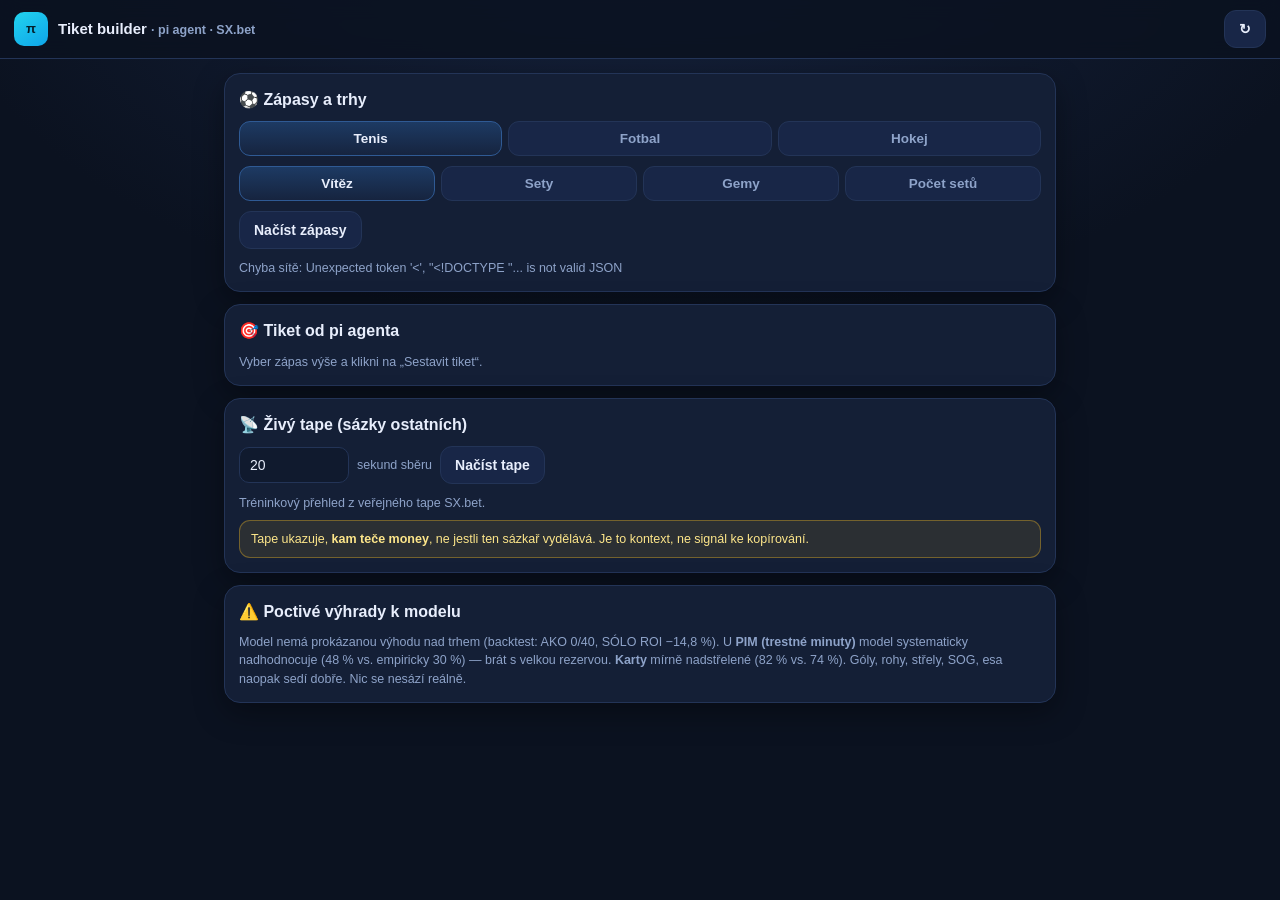
==== web/index.html @ 340289c1 "2026-10-05 19:01:23 git-agent" ====
<!doctype html>
<html lang="cs">
<head>
<meta charset="utf-8">
<meta name="viewport" content="width=device-width, initial-scale=1, viewport-fit=cover">
<meta name="theme-color" content="#0b1220">
<title>Tiket builder — pi agent</title>
<style>
:root{
  --bg:#0b1220; --bg2:#101a2e; --card:#141f36; --card2:#182647;
  --line:#233457; --fg:#e8eefc; --dim:#8ea3c9; --dim2:#5f7398;
  --cy:#22d3ee; --gr:#34d399; --rd:#fb7185; --yl:#fbbf24; --vi:#a78bfa;
  --shadow:0 10px 30px rgba(0,0,0,.35); --r:16px;
}
*{box-sizing:border-box}
html,body{height:100%}
body{
  margin:0; background:radial-gradient(1200px 700px at 50% -10%, #16233f 0%, var(--bg) 60%);
  color:var(--fg); font:15px/1.45 -apple-system,BlinkMacSystemFont,"Segoe UI",Roboto,Arial,sans-serif;
  -webkit-font-smoothing:antialiased; padding-bottom:70px;
}
.topbar{position:sticky;top:0;z-index:20;display:flex;align-items:center;gap:10px;
  padding:10px 14px;background:rgba(11,18,32,.85);backdrop-filter:blur(10px);border-bottom:1px solid var(--line)}
.logo{display:grid;place-items:center;width:34px;height:34px;border-radius:10px;
  background:linear-gradient(145deg,var(--cy),#0ea5e9);color:#04202b;font-weight:800;font-size:13px;flex:none}
.title{font-weight:700;flex:1;white-space:nowrap;overflow:hidden;text-overflow:ellipsis}
.wrap{padding:14px;max-width:860px;margin:0 auto}
.card{background:var(--card);border:1px solid var(--line);border-radius:var(--r);padding:14px;margin-bottom:12px;box-shadow:var(--shadow)}
h2{font-size:16px;margin:0 0 10px;display:flex;align-items:center;gap:8px}
.seg{display:flex;gap:6px;flex-wrap:wrap;margin-bottom:10px}
.seg button{flex:1;min-width:88px;padding:9px 10px;border-radius:11px;border:1px solid var(--line);
  background:var(--card2);color:var(--dim);font-size:13.5px;font-weight:600;cursor:pointer}
.seg button.on{background:linear-gradient(180deg,#1d3a63,#16243f);color:var(--fg);border-color:#2f5a94}
.row{display:flex;gap:8px;align-items:center}
select,input{background:var(--bg2);border:1px solid var(--line);color:var(--fg);border-radius:10px;padding:9px 10px;font-size:14px;width:100%}
.btn{appearance:none;border:1px solid var(--line);background:var(--card2);color:var(--fg);
  padding:10px 14px;border-radius:12px;font-size:14px;font-weight:600;cursor:pointer;white-space:nowrap}
.btn:active{transform:scale(.98)}
.btn.primary{background:linear-gradient(145deg,var(--cy),#0ea5e9);color:#04202b;border-color:transparent}
.btn.gr{background:linear-gradient(145deg,var(--gr),#059669);color:#04241a;border-color:transparent}
.btn:disabled{opacity:.5;cursor:default}
.match{border:1px solid var(--line);border-radius:14px;padding:12px;margin-bottom:10px;background:linear-gradient(180deg,var(--card2),var(--card))}
.mhead{display:flex;justify-content:space-between;gap:8px;align-items:center;margin-bottom:8px}
.liga{font-size:12px;color:var(--dim);text-transform:uppercase;letter-spacing:.5px;font-weight:700}
.time{font-size:12px;color:var(--dim2);font-variant-numeric:tabular-nums}
.sides{display:grid;grid-template-columns:1fr 1fr;gap:8px}
.side{background:var(--bg2);border:1px solid var(--line);border-radius:11px;padding:10px}
.side .nm{font-weight:700;font-size:14.5px;margin-bottom:6px}
.side .odds{font-size:20px;font-weight:800;color:var(--cy);font-variant-numeric:tabular-nums}
.side .pr{font-size:12.5px;color:var(--dim)}
.side .liq{font-size:11px;color:var(--dim2);margin-top:4px}
.liqbar{height:5px;border-radius:3px;background:var(--line);overflow:hidden;margin-top:8px}
.liqbar span{display:block;height:100%;background:linear-gradient(90deg,var(--gr),var(--cy))}
.mfoot{display:flex;gap:8px;margin-top:10px;align-items:center}
.mfoot .btn{flex:1}
.live{font-size:10.5px;font-weight:800;color:#04241a;background:var(--gr);padding:2px 7px;border-radius:6px}
pre.out{background:#08101f;border:1px solid var(--line);border-radius:12px;padding:12px;
  font:12.5px/1.5 ui-monospace,SFMono-Regular,Menlo,Consolas,monospace;white-space:pre-wrap;word-break:break-word;
  max-height:60vh;overflow:auto;margin:0;color:#cfe0ff}
.spin{display:inline-block;width:14px;height:14px;border:2px solid rgba(255,255,255,.25);
  border-top-color:var(--cy);border-radius:50%;animation:sp .7s linear infinite;vertical-align:-2px}
@keyframes sp{to{transform:rotate(360deg)}}
.dim{color:var(--dim)}.small{font-size:12.5px}.mono{font-variant-numeric:tabular-nums;font-family:ui-monospace,Menlo,Consolas,monospace}
.tag{display:inline-block;font-size:11px;padding:2px 8px;border-radius:99px;border:1px solid var(--line);color:var(--dim);margin-right:5px}
.warn{background:rgba(251,191,36,.1);border:1px solid rgba(251,191,36,.35);color:#fde68a;border-radius:11px;padding:9px 11px;font-size:12.5px;margin-top:8px}
.note{font-size:12px;color:var(--dim2);margin-top:8px}
</style>
</head>
<body>
<div class="topbar">
  <div class="logo">π</div>
  <div class="title">Tiket builder <span class="dim small">· pi agent · SX.bet</span></div>
  <button class="btn" id="reload">↻</button>
</div>

<div class="wrap">
  <div class="card">
    <h2>⚽ Zápasy a trhy</h2>
    <div class="seg" id="sportSeg"></div>
    <div class="seg" id="marketSeg"></div>
    <div class="row" style="margin-bottom:10px">
      <button class="btn" id="loadMatches">Načíst zápasy</button>
      <span class="dim small" id="matchesInfo"></span>
    </div>
    <div id="matches"><div class="dim small">Klikni na „Načíst zápasy“.</div></div>
  </div>

  <div class="card">
    <h2>🎯 Tiket od pi agenta</h2>
    <div id="ticketBox"><div class="dim small">Vyber zápas výše a klikni na „Sestavit tiket“.</div></div>
  </div>

  <div class="card">
    <h2>📡 Živý tape (sázky ostatních)</h2>
    <div class="row" style="margin-bottom:10px">
      <input id="tapeSec" type="number" value="20" min="5" max="120" style="max-width:110px">
      <span class="dim small">sekund sběru</span>
      <button class="btn" id="loadTape">Načíst tape</button>
    </div>
    <div id="tapeBox"><div class="dim small">Tréninkový přehled z veřejného tape SX.bet.</div></div>
    <div class="warn">Tape ukazuje, <b>kam teče money</b>, ne jestli ten sázkař vydělává. Je to kontext, ne signál ke kopírování.</div>
  </div>

  <div class="card">
    <h2>⚠️ Poctivé výhrady k modelu</h2>
    <div class="small dim">
      Model nemá prokázanou výhodu nad trhem (backtest: AKO 0/40, SÓLO ROI −14,8 %).
      U <b>PIM (trestné minuty)</b> model systematicky nadhodnocuje (48 % vs. empiricky 30 %) —
      brát s velkou rezervou. <b>Karty</b> mírně nadstřelené (82 % vs. 74 %).
      Góly, rohy, střely, SOG, esa naopak sedí dobře. Nic se nesází reálně.
    </div>
  </div>
</div>

<script>
const SPORTS = {tenis:'Tenis', fotbal:'Fotbal', hokej:'Hokej'};
const MARKETS = {
  tenis:  {vitez:'Vítěz', set:'Sety', gemy:'Gemy', sety:'Počet setů'},
  fotbal: {vitez:'Vítěz', '1x2':'1X2', goly:'Góly', handicap:'Handicap', polocas:'Poločas'},
  hokej:  {vitez:'Vítěz', goly:'Góly', handicap:'Handicap', tretiny:'Třetiny'},
};
let sport = 'tenis', market = 'vitez';

const $ = s => document.querySelector(s);
const el = (t,c,x) => { const e=document.createElement(t); if(c)e.className=c; if(x!==undefined)e.textContent=x; return e; };
const pct = x => (x==null) ? '—' : (x*100).toFixed(1)+' %';
const num = (x,d=2) => (x==null) ? '—' : Number(x).toFixed(d);
function tsToLocal(ts){
  if(!ts) return '';
  try{ return new Date(ts*1000).toLocaleString('cs-CZ',{day:'numeric',month:'numeric',hour:'2-digit',minute:'2-digit'}); }
  catch(e){ return ''; }
}

function renderSegs(){
  const ss=$('#sportSeg'); ss.innerHTML='';
  for(const [k,v] of Object.entries(SPORTS)){
    const b=el('button', k===sport?'on':'', v);
    b.onclick=()=>{ sport=k; market=Object.keys(MARKETS[k])[0]; renderSegs(); };
    ss.appendChild(b);
  }
  const ms=$('#marketSeg'); ms.innerHTML='';
  for(const [k,v] of Object.entries(MARKETS[sport])){
    const b=el('button', k===market?'on':'', v);
    b.onclick=()=>{ market=k; renderSegs(); };
    ms.appendChild(b);
  }
}

async function loadMatches(){
  const box=$('#matches'); const info=$('#matchesInfo');
  box.innerHTML='<div class="dim small"><span class="spin"></span> Načítám trhy ze SX.bet…</div>';
  info.textContent='';
  try{
    const r=await fetch(`/api/sx/markets?sport=${sport}&market=${market}&limit=25`);
    const d=await r.json();
    if(!d.ok){ box.innerHTML=''; box.appendChild(el('div','dim small','Chyba: '+(d.error||'?'))); return; }
    info.textContent = `${d.pocet} trhů · ${d.skupina}`;
    box.innerHTML='';
    if(!d.trhy.length){ box.appendChild(el('div','dim small','Žádné trhy v této skupině.')); return; }
    for(const m of d.trhy) box.appendChild(matchCard(m));
  }catch(e){ box.innerHTML=''; box.appendChild(el('div','dim small','Chyba sítě: '+e.message)); }
}

function matchCard(m){
  const c=el('div','match');
  const head=el('div','mhead');
  head.appendChild(el('div','liga', m.liga||'—'));
  const right=el('div','row');
  right.style.gap='6px';
  if(m.live) right.appendChild(el('span','live','LIVE'));
  right.appendChild(el('span','time', tsToLocal(m.zacatek)));
  head.appendChild(right);
  c.appendChild(head);

  const sides=el('div','sides');
  sides.appendChild(sideBox(m.strana1, m.kurz1, m.p1, m.likvidita1, m.line));
  sides.appendChild(sideBox(m.strana2, m.kurz2, m.p2, m.likvidita2, m.line));
  c.appendChild(sides);

  const l1=m.likvidita1||0, l2=m.likvidita2||0, tot=l1+l2;
  if(tot>0){
    const bar=el('div','liqbar'); const sp=el('span'); sp.style.width=Math.round(100*l1/tot)+'%'; bar.appendChild(sp);
    c.appendChild(bar);
    c.appendChild(el('div','note', `Likvidita booku: ${num(l1,0)} / ${num(l2,0)} USDC → ${Math.round(100*l1/tot)} % na ${m.strana1||'stranu 1'}`));
  }

  const foot=el('div','mfoot');
  const b=el('button','btn gr','🎯 Sestavit tiket');
  b.onclick=()=>buildTicket(m, b);
  foot.appendChild(b);
  c.appendChild(foot);
  return c;
}

function sideBox(name, odds, p, liq, line){
  const s=el('div','side');
  const nm=el('div','nm', (name||'—') + (line!=null && line!=='' ? ` (${line>0?'+':''}${line})` : ''));
  s.appendChild(nm);
  s.appendChild(el('div','odds mono', odds==null?'—':num(odds,3)));
  s.appendChild(el('div','pr', 'trh: ' + pct(p)));
  if(liq!=null) s.appendChild(el('div','liq','likvidita '+num(liq,0)+' USDC'));
  return s;
}

async function buildTicket(m, btn){
  const box=$('#ticketBox');
  const old=btn.textContent; btn.disabled=true; btn.innerHTML='<span class="spin"></span> Agent pracuje…';
  box.innerHTML='<div class="dim small"><span class="spin"></span> pi agent sestavuje tiket (může to trvat až minuty)…</div>';
  const poznamka = `Zaměř se na zápas ${m.strana1} vs ${m.strana2} (${m.liga||''}, typ trhu ${m.typ}, ${m.live?'LIVE':'pre-match'}). `
                 + `Trh: ${market}. Použij aktuální kurz ${num(m.kurz1,3)} / ${num(m.kurz2,3)} z SX.bet.`;
  try{
    const r=await fetch('/api/tickets',{method:'POST',headers:{'Content-Type':'application/json'},
      body:JSON.stringify({sport, budget:1000, max_legs:3, poznamka, tape_sekundy:15})});
    const d=await r.json();
    box.innerHTML='';
    const tags=el('div'); tags.style.marginBottom='8px';
    tags.appendChild(el('span','tag', sport)); tags.appendChild(el('span','tag', market));
    tags.appendChild(el('span','tag', m.liga||'—'));
    if(m.live) tags.appendChild(el('span','tag','LIVE'));
    box.appendChild(tags);
    const pre=el('pre','out', (d.stdout||'') + (d.stderr? '\n--- stderr ---\n'+d.stderr : ''));
    box.appendChild(pre);
    if(!d.ok) box.appendChild(el('div','warn','Agent skončil s chybou (rc='+d.rc+').'));
  }catch(e){ box.innerHTML=''; box.appendChild(el('div','dim small','Chyba sítě: '+e.message)); }
  btn.disabled=false; btn.textContent=old;
}

async function loadTape(){
  const box=$('#tapeBox');
  const sec=Math.max(5, Math.min(120, parseInt($('#tapeSec').value||'20',10)));
  box.innerHTML='<div class="dim small"><span class="spin"></span> Sbírám živý tape '+sec+' s…</div>';
  try{
    const r=await fetch('/api/tape/digest?sekundy='+sec+'&max_trades=400');
    const d=await r.json();
    box.innerHTML='';
    if(!d.ok){ box.appendChild(el('div','dim small','Chyba: '+(d.error||'?'))); return; }
    box.appendChild(el('div','small','', ''));
    const head=el('div','row'); head.style.flexWrap='wrap'; head.style.gap='6px';
    head.appendChild(el('span','tag', d.pocet_trades+' sázek'));
    head.appendChild(el('span','tag', num(d.celkem_stake_usdc,0)+' USDC'));
    if(d.podil_stake_strana1!=null) head.appendChild(el('span','tag','strana1 '+(d.podil_stake_strana1*100).toFixed(0)+' %'));
    box.appendChild(head);
    const table=(title, rows, key, val)=>{
      if(!rows||!rows.length) return;
      const h=el('div','small'); h.style.margin='10px 0 4px'; h.innerHTML='<b>'+title+'</b>';
      box.appendChild(h);
      for(const x of rows.slice(0,8)){
        const line=el('div','small dim');
        line.textContent = `• ${x[key]} — n=${x.n}, ${num(x.stake_usdc,0)} USDC` + (x.prum_kurz?` @ ${num(x.prum_kurz,2)}`:'');
        box.appendChild(line);
      }
    };
    table('Podle typu trhu', d.podle_typu_trhu, 'typ_trhu');
    table('Podle ligy', d.podle_ligy, 'liga');
    table('Podle výběru', d.podle_vyberu, 'vyber');
    if(d.pouceni&&d.pouceni.length){
      const h=el('div','small'); h.style.margin='10px 0 4px'; h.innerHTML='<b>Poučení</b>'; box.appendChild(h);
      for(const p of d.pouceni){ box.appendChild(el('div','small dim','• '+p)); }
    }
  }catch(e){ box.innerHTML=''; box.appendChild(el('div','dim small','Chyba sítě: '+e.message)); }
}

renderSegs();
$('#loadMatches').onclick=loadMatches;
$('#loadTape').onclick=loadTape;
$('#reload').onclick=()=>{ loadMatches(); };
loadMatches();
</script>
</body>
</html>
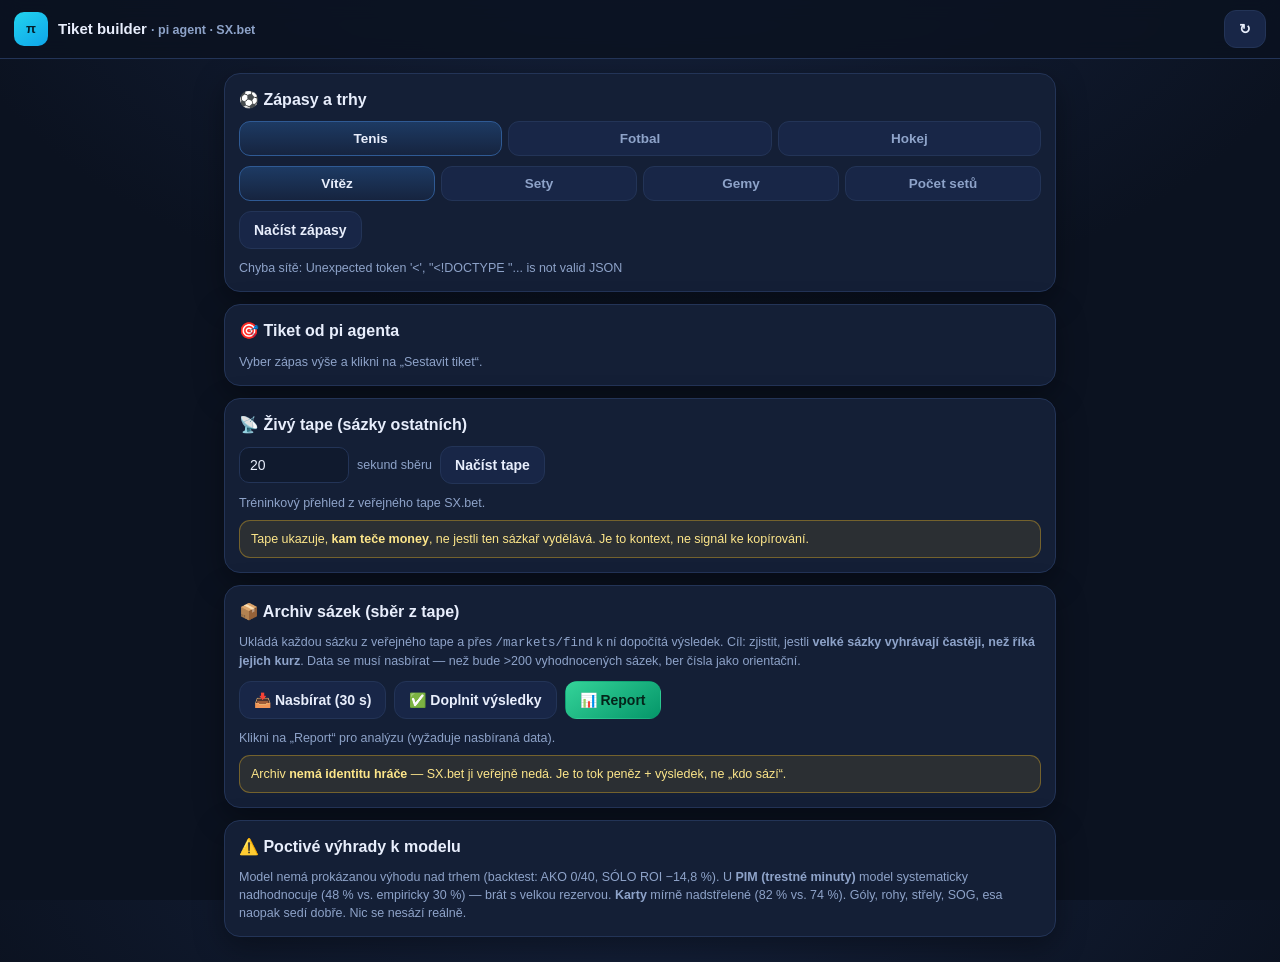
==== commit 24f3ecd4: "2026-10-05 20:01:40 git-agent" ====
--- a/web/index.html
+++ b/web/index.html
@@ -86,8 +86,13 @@
   </div>
 
   <div class="card">
-    <h2>🎯 Tiket od pi agenta</h2>
+    <h2>🎯 Tiket od pi agenta
+      <span id="agentDot" class="dim small" style="margin-left:auto;font-weight:400"></span>
+    </h2>
     <div id="ticketBox"><div class="dim small">Vyber zápas výše a klikni na „Sestavit tiket“.</div></div>
+    <div class="row" id="agentCtl" style="margin-top:10px;display:none">
+      <button class="btn" id="interrupt" style="flex:1;border-color:var(--rd);color:var(--rd)">⛔ Přerušit agenta</button>
+    </div>
   </div>
 
   <div class="card">
@@ -99,6 +104,22 @@
     </div>
     <div id="tapeBox"><div class="dim small">Tréninkový přehled z veřejného tape SX.bet.</div></div>
     <div class="warn">Tape ukazuje, <b>kam teče money</b>, ne jestli ten sázkař vydělává. Je to kontext, ne signál ke kopírování.</div>
+  </div>
+
+  <div class="card">
+    <h2>📦 Archiv sázek (sběr z tape)</h2>
+    <div class="small dim" style="margin-bottom:10px">
+      Ukládá každou sázku z veřejného tape a přes <span class="mono">/markets/find</span> k ní dopočítá výsledek.
+      Cíl: zjistit, jestli <b>velké sázky vyhrávají častěji, než říká jejich kurz</b>.
+      Data se musí nasbírat — než bude &gt;200 vyhodnocených sázek, ber čísla jako orientační.
+    </div>
+    <div class="row" style="margin-bottom:10px;flex-wrap:wrap;gap:8px">
+      <button class="btn" id="archCollect">📥 Nasbírat (30 s)</button>
+      <button class="btn" id="archSettle">✅ Doplnit výsledky</button>
+      <button class="btn gr" id="archReport">📊 Report</button>
+    </div>
+    <div id="archBox"><div class="dim small">Klikni na „Report“ pro analýzu (vyžaduje nasbíraná data).</div></div>
+    <div class="warn">Archiv <b>nemá identitu hráče</b> — SX.bet ji veřejně nedá. Je to tok peněz + výsledek, ne „kdo sází“.</div>
   </div>
 
   <div class="card">
@@ -202,27 +223,76 @@
   return s;
 }
 
+let AGENT_ABORT = null;
+
+function setAgentBusy(on, label){
+  $('#agentCtl').style.display = on ? 'flex' : 'none';
+  $('#agentDot').textContent = on ? '● běží' : '';
+  $('#agentDot').style.color = on ? 'var(--yl)' : '';
+  const ib=$('#interrupt'); if(on && label) ib.textContent=label;
+}
+
+async function interruptAgent(){
+  const ib=$('#interrupt');
+  ib.disabled=true; ib.innerHTML='<span class="spin"></span> Ruším…';
+  try{ await fetch('/api/interrupt',{method:'POST'}); }catch(e){}
+  // přeruš i čekající HTTP požadavek v prohlížeči
+  if(AGENT_ABORT){ try{ AGENT_ABORT.abort(); }catch(e){} }
+  ib.disabled=false; ib.textContent='⛔ Přerušit agenta';
+}
+
 async function buildTicket(m, btn){
   const box=$('#ticketBox');
   const old=btn.textContent; btn.disabled=true; btn.innerHTML='<span class="spin"></span> Agent pracuje…';
-  box.innerHTML='<div class="dim small"><span class="spin"></span> pi agent sestavuje tiket (může to trvat až minuty)…</div>';
+  setAgentBusy(true);
+  box.innerHTML='<div class="dim small"><span class="spin"></span> pi agent sestavuje tiket (může to trvat až minuty). Můžeš ho kdykoli přerušit tlačítkem níže.</div>';
   const poznamka = `Zaměř se na zápas ${m.strana1} vs ${m.strana2} (${m.liga||''}, typ trhu ${m.typ}, ${m.live?'LIVE':'pre-match'}). `
                  + `Trh: ${market}. Použij aktuální kurz ${num(m.kurz1,3)} / ${num(m.kurz2,3)} z SX.bet.`;
+  AGENT_ABORT = new AbortController();
+  const t0=Date.now();
   try{
     const r=await fetch('/api/tickets',{method:'POST',headers:{'Content-Type':'application/json'},
-      body:JSON.stringify({sport, budget:1000, max_legs:3, poznamka, tape_sekundy:15})});
+      body:JSON.stringify({sport, budget:1000, max_legs:3, poznamka, tape_sekundy:15}),
+      signal:AGENT_ABORT.signal});
     const d=await r.json();
+    const secs=((Date.now()-t0)/1000).toFixed(0);
     box.innerHTML='';
     const tags=el('div'); tags.style.marginBottom='8px';
     tags.appendChild(el('span','tag', sport)); tags.appendChild(el('span','tag', market));
     tags.appendChild(el('span','tag', m.liga||'—'));
     if(m.live) tags.appendChild(el('span','tag','LIVE'));
+    tags.appendChild(el('span','tag', secs+' s'));
+    if(d.interrupted) tags.appendChild(el('span','tag','PŘERUŠENO'));
     box.appendChild(tags);
     const pre=el('pre','out', (d.stdout||'') + (d.stderr? '\n--- stderr ---\n'+d.stderr : ''));
     box.appendChild(pre);
-    if(!d.ok) box.appendChild(el('div','warn','Agent skončil s chybou (rc='+d.rc+').'));
+    if(d.interrupted) box.appendChild(el('div','warn','Agenta jsi přerušil — výstup výše je jen to, co stihl do přerušení.'));
+    else if(!d.ok) box.appendChild(el('div','warn','Agent skončil s chybou (rc='+d.rc+').'));
+  }catch(e){
+    box.innerHTML='';
+    if(e.name==='AbortError') box.appendChild(el('div','warn','Přerušeno — požadavek na agenta byl zrušen.'));
+    else box.appendChild(el('div','dim small','Chyba sítě: '+e.message));
+  }
+  AGENT_ABORT=null;
+  setAgentBusy(false);
+  btn.disabled=false; btn.textContent=old;
+}
+
+async function archRun(skript, label, args){
+  const box=$('#archBox');
+  const btns=['archCollect','archSettle','archReport'].map(id=>$('#'+id));
+  btns.forEach(b=>b.disabled=true);
+  box.innerHTML='<div class="dim small"><span class="spin"></span> '+label+'…</div>';
+  try{
+    const r=await fetch('/api/run',{method:'POST',headers:{'Content-Type':'application/json'},
+      body:JSON.stringify({skript, args:args||[], timeout:600})});
+    const d=await r.json();
+    box.innerHTML='';
+    const pre=el('pre','out', (d.vystup||'') + (d.stderr? '\n--- stderr ---\n'+d.stderr : ''));
+    box.appendChild(pre);
+    if(!d.ok) box.appendChild(el('div','warn','Skript skončil s chybou (rc='+d.rc+').'));
   }catch(e){ box.innerHTML=''; box.appendChild(el('div','dim small','Chyba sítě: '+e.message)); }
-  btn.disabled=false; btn.textContent=old;
+  btns.forEach(b=>b.disabled=false);
 }
 
 async function loadTape(){
@@ -263,6 +333,10 @@
 renderSegs();
 $('#loadMatches').onclick=loadMatches;
 $('#loadTape').onclick=loadTape;
+$('#interrupt').onclick=interruptAgent;
+$('#archCollect').onclick=()=>archRun('tape-collect','Sbírám z tape',['--sekundy','30','--max','500']);
+$('#archSettle').onclick=()=>archRun('tape-settle','Doplňuji výsledky');
+$('#archReport').onclick=()=>archRun('tape-report','Sestavuji report');
 $('#reload').onclick=()=>{ loadMatches(); };
 loadMatches();
 </script>
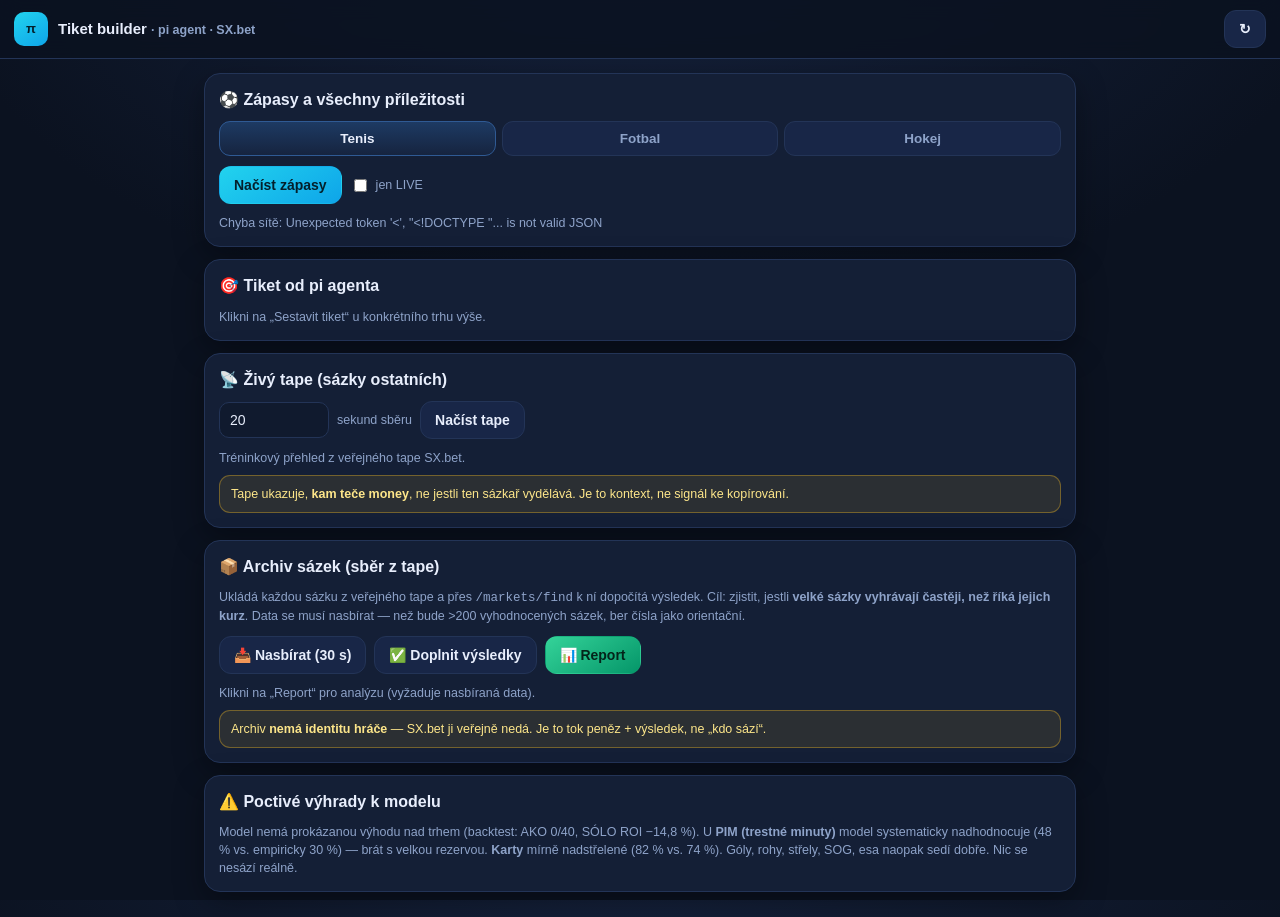
==== commit bfc27071: "2026-10-05 23:02:41 git-agent" ====
--- a/web/index.html
+++ b/web/index.html
@@ -24,7 +24,7 @@
 .logo{display:grid;place-items:center;width:34px;height:34px;border-radius:10px;
   background:linear-gradient(145deg,var(--cy),#0ea5e9);color:#04202b;font-weight:800;font-size:13px;flex:none}
 .title{font-weight:700;flex:1;white-space:nowrap;overflow:hidden;text-overflow:ellipsis}
-.wrap{padding:14px;max-width:860px;margin:0 auto}
+.wrap{padding:14px;max-width:900px;margin:0 auto}
 .card{background:var(--card);border:1px solid var(--line);border-radius:var(--r);padding:14px;margin-bottom:12px;box-shadow:var(--shadow)}
 h2{font-size:16px;margin:0 0 10px;display:flex;align-items:center;gap:8px}
 .seg{display:flex;gap:6px;flex-wrap:wrap;margin-bottom:10px}
@@ -38,22 +38,36 @@
 .btn:active{transform:scale(.98)}
 .btn.primary{background:linear-gradient(145deg,var(--cy),#0ea5e9);color:#04202b;border-color:transparent}
 .btn.gr{background:linear-gradient(145deg,var(--gr),#059669);color:#04241a;border-color:transparent}
+.btn.sm{padding:7px 11px;font-size:12.5px;border-radius:10px}
 .btn:disabled{opacity:.5;cursor:default}
-.match{border:1px solid var(--line);border-radius:14px;padding:12px;margin-bottom:10px;background:linear-gradient(180deg,var(--card2),var(--card))}
-.mhead{display:flex;justify-content:space-between;gap:8px;align-items:center;margin-bottom:8px}
-.liga{font-size:12px;color:var(--dim);text-transform:uppercase;letter-spacing:.5px;font-weight:700}
-.time{font-size:12px;color:var(--dim2);font-variant-numeric:tabular-nums}
-.sides{display:grid;grid-template-columns:1fr 1fr;gap:8px}
-.side{background:var(--bg2);border:1px solid var(--line);border-radius:11px;padding:10px}
-.side .nm{font-weight:700;font-size:14.5px;margin-bottom:6px}
-.side .odds{font-size:20px;font-weight:800;color:var(--cy);font-variant-numeric:tabular-nums}
-.side .pr{font-size:12.5px;color:var(--dim)}
-.side .liq{font-size:11px;color:var(--dim2);margin-top:4px}
-.liqbar{height:5px;border-radius:3px;background:var(--line);overflow:hidden;margin-top:8px}
-.liqbar span{display:block;height:100%;background:linear-gradient(90deg,var(--gr),var(--cy))}
-.mfoot{display:flex;gap:8px;margin-top:10px;align-items:center}
-.mfoot .btn{flex:1}
+
+/* zápas */
+.match{border:1px solid var(--line);border-radius:14px;margin-bottom:14px;background:linear-gradient(180deg,var(--card2),var(--card));overflow:hidden}
+.mhead{display:flex;justify-content:space-between;gap:8px;align-items:center;padding:12px 12px 8px}
+.mtitle{font-weight:800;font-size:15.5px;line-height:1.25}
+.liga{font-size:11.5px;color:var(--dim);text-transform:uppercase;letter-spacing:.5px;font-weight:700;margin-bottom:3px}
+.time{font-size:12px;color:var(--dim2);font-variant-numeric:tabular-nums;text-align:right}
 .live{font-size:10.5px;font-weight:800;color:#04241a;background:var(--gr);padding:2px 7px;border-radius:6px}
+
+/* seznam trhů pod zápasem */
+.markets{padding:0 12px 12px}
+.mrow{display:flex;align-items:center;gap:8px;padding:8px 0;border-top:1px solid var(--line)}
+.mname{flex:none;width:118px;font-size:12px;color:var(--dim);text-transform:uppercase;letter-spacing:.3px;font-weight:700}
+.mvals{flex:1;display:grid;grid-template-columns:1fr 1fr;gap:8px;min-width:0}
+
+/* nabídka strany trhu */
+.offer{background:var(--bg2);border:1px solid var(--line);border-radius:10px;padding:7px 9px;min-width:0}
+.offer.pick{border-color:#2f5a94;background:linear-gradient(180deg,#16243f,#101a2e)}
+.offer .nm{font-size:12.5px;font-weight:700;white-space:nowrap;overflow:hidden;text-overflow:ellipsis}
+.offer .line2{display:flex;align-items:baseline;gap:8px;margin-top:3px}
+.offer .odds{font-size:17px;font-weight:800;color:var(--cy);font-variant-numeric:tabular-nums}
+.offer .pr{font-size:11.5px;color:var(--dim)}
+.offer .liq{font-size:10.5px;color:var(--dim2);margin-top:2px}
+.offer .liqbar{height:4px;border-radius:3px;background:var(--line);overflow:hidden;margin-top:5px}
+.offer .liqbar span{display:block;height:100%;background:linear-gradient(90deg,var(--gr),var(--cy))}
+.offer.nobook{opacity:.55}
+.mact{flex:none}
+
 pre.out{background:#08101f;border:1px solid var(--line);border-radius:12px;padding:12px;
   font:12.5px/1.5 ui-monospace,SFMono-Regular,Menlo,Consolas,monospace;white-space:pre-wrap;word-break:break-word;
   max-height:60vh;overflow:auto;margin:0;color:#cfe0ff}
@@ -64,33 +78,36 @@
 .tag{display:inline-block;font-size:11px;padding:2px 8px;border-radius:99px;border:1px solid var(--line);color:var(--dim);margin-right:5px}
 .warn{background:rgba(251,191,36,.1);border:1px solid rgba(251,191,36,.35);color:#fde68a;border-radius:11px;padding:9px 11px;font-size:12.5px;margin-top:8px}
 .note{font-size:12px;color:var(--dim2);margin-top:8px}
+.sticky-btns{position:sticky;bottom:0;background:rgba(11,18,32,.9);backdrop-filter:blur(8px);padding:8px 0;display:flex;gap:8px;z-index:5}
 </style>
 </head>
 <body>
 <div class="topbar">
   <div class="logo">π</div>
   <div class="title">Tiket builder <span class="dim small">· pi agent · SX.bet</span></div>
-  <button class="btn" id="reload">↻</button>
+  <button class="btn" id="reload" title="Obnovit">↻</button>
 </div>
 
 <div class="wrap">
   <div class="card">
-    <h2>⚽ Zápasy a trhy</h2>
+    <h2>⚽ Zápasy a všechny příležitosti</h2>
     <div class="seg" id="sportSeg"></div>
-    <div class="seg" id="marketSeg"></div>
-    <div class="row" style="margin-bottom:10px">
-      <button class="btn" id="loadMatches">Načíst zápasy</button>
+    <div class="row" style="margin-bottom:10px;flex-wrap:wrap;gap:8px">
+      <button class="btn primary" id="loadMatches">Načíst zápasy</button>
+      <label class="dim small" style="display:flex;align-items:center;gap:6px">
+        <input type="checkbox" id="onlyLive" style="width:auto"> jen LIVE
+      </label>
       <span class="dim small" id="matchesInfo"></span>
     </div>
-    <div id="matches"><div class="dim small">Klikni na „Načíst zápasy“.</div></div>
+    <div id="matches"><div class="dim small">Klikni na „Načíst zápasy“ — u každého zápasu se zobrazí všechny dostupné trhy.</div></div>
   </div>
 
   <div class="card">
     <h2>🎯 Tiket od pi agenta
       <span id="agentDot" class="dim small" style="margin-left:auto;font-weight:400"></span>
     </h2>
-    <div id="ticketBox"><div class="dim small">Vyber zápas výše a klikni na „Sestavit tiket“.</div></div>
-    <div class="row" id="agentCtl" style="margin-top:10px;display:none">
+    <div id="ticketBox"><div class="dim small">Klikni na „Sestavit tiket“ u konkrétního trhu výše.</div></div>
+    <div class="sticky-btns" id="agentCtl" style="display:none">
       <button class="btn" id="interrupt" style="flex:1;border-color:var(--rd);color:var(--rd)">⛔ Přerušit agenta</button>
     </div>
   </div>
@@ -135,17 +152,32 @@
 
 <script>
 const SPORTS = {tenis:'Tenis', fotbal:'Fotbal', hokej:'Hokej'};
-const MARKETS = {
-  tenis:  {vitez:'Vítěz', set:'Sety', gemy:'Gemy', sety:'Počet setů'},
-  fotbal: {vitez:'Vítěz', '1x2':'1X2', goly:'Góly', handicap:'Handicap', polocas:'Poločas'},
-  hokej:  {vitez:'Vítěz', goly:'Góly', handicap:'Handicap', tretiny:'Třetiny'},
+// Lidské názvy skupin trhů (typ → label) — odpovídá serveru
+const MARKET_LABEL = {
+  52:'Vítěz zápasu', 226:'Vítěz (vč. prodl.)', 1:'1X2',
+  202:'1. set / třetina', 203:'2. set / třetina', 204:'3. set / třetina', 205:'4. perioda',
+  201:'AH na gemy', 166:'Přes/pod gamů', 165:'Přes/pod setů', 866:'Set spread',
+  2:'Přes/pod', 28:'Přes/pod (vč. prodl.)', 835:'Asijské přes/pod', 29:'Přes/pod kol',
+  3:'Asijský handicap', 342:'AH (vč. prodl.)',
+  63:'Poločas — vítěz', 77:'Přes/pod poločas', 53:'AH poločas',
+  64:'AH 1. třetina', 65:'AH 2. třetina', 66:'AH 3. třetina',
+  21:'Přes/pod 1. třetina', 45:'Přes/pod 2. třetina', 46:'Přes/pod 3. třetina',
 };
-let sport = 'tenis', market = 'vitez';
+let sport = 'tenis';
 
 const $ = s => document.querySelector(s);
 const el = (t,c,x) => { const e=document.createElement(t); if(c)e.className=c; if(x!==undefined)e.textContent=x; return e; };
 const pct = x => (x==null) ? '—' : (x*100).toFixed(1)+' %';
 const num = (x,d=2) => (x==null) ? '—' : Number(x).toFixed(d);
+const typLabel = t => MARKET_LABEL[t] || ('trh ' + t);
+// Znaménko u lajny má smysl jen u handicapů (tam se strana posouvá), ne u přes/pod.
+const LINE_SIGN = new Set([3, 342, 201, 866, 53, 64, 65, 66]);
+const lineTxt = (t, line) => {
+  if(line==null || line==='') return '';
+  const n = Number(line);
+  if(!Number.isFinite(n)) return ' ' + line;
+  return LINE_SIGN.has(t) ? ` ${n>0?'+':''}${n}` : ` ${n}`;
+};
 function tsToLocal(ts){
   if(!ts) return '';
   try{ return new Date(ts*1000).toLocaleString('cs-CZ',{day:'numeric',month:'numeric',hour:'2-digit',minute:'2-digit'}); }
@@ -156,71 +188,77 @@
   const ss=$('#sportSeg'); ss.innerHTML='';
   for(const [k,v] of Object.entries(SPORTS)){
     const b=el('button', k===sport?'on':'', v);
-    b.onclick=()=>{ sport=k; market=Object.keys(MARKETS[k])[0]; renderSegs(); };
+    b.onclick=()=>{ sport=k; renderSegs(); loadMatches(); };
     ss.appendChild(b);
   }
-  const ms=$('#marketSeg'); ms.innerHTML='';
-  for(const [k,v] of Object.entries(MARKETS[sport])){
-    const b=el('button', k===market?'on':'', v);
-    b.onclick=()=>{ market=k; renderSegs(); };
-    ms.appendChild(b);
-  }
 }
 
 async function loadMatches(){
   const box=$('#matches'); const info=$('#matchesInfo');
-  box.innerHTML='<div class="dim small"><span class="spin"></span> Načítám trhy ze SX.bet…</div>';
+  const live=$('#onlyLive').checked ? '&live=true' : '';
+  box.innerHTML='<div class="dim small"><span class="spin"></span> Načítám zápasy a všechny trhy ze SX.bet…</div>';
   info.textContent='';
   try{
-    const r=await fetch(`/api/sx/markets?sport=${sport}&market=${market}&limit=25`);
+    const r=await fetch(`/api/sx/by-event?sport=${sport}&limit=25${live}`);
     const d=await r.json();
     if(!d.ok){ box.innerHTML=''; box.appendChild(el('div','dim small','Chyba: '+(d.error||'?'))); return; }
-    info.textContent = `${d.pocet} trhů · ${d.skupina}`;
-    box.innerHTML='';
-    if(!d.trhy.length){ box.appendChild(el('div','dim small','Žádné trhy v této skupině.')); return; }
-    for(const m of d.trhy) box.appendChild(matchCard(m));
+    info.textContent = `${d.pocet_zapasu} zápasů`;
+    box.innerHTML='';
+    if(!d.zapasy.length){ box.appendChild(el('div','dim small','Žádné zápasy v této skupině.')); return; }
+    for(const ev of d.zapasy) box.appendChild(matchCard(ev));
   }catch(e){ box.innerHTML=''; box.appendChild(el('div','dim small','Chyba sítě: '+e.message)); }
 }
 
-function matchCard(m){
+function matchCard(ev){
   const c=el('div','match');
+
+  // hlavička zápasu
   const head=el('div','mhead');
-  head.appendChild(el('div','liga', m.liga||'—'));
-  const right=el('div','row');
-  right.style.gap='6px';
-  if(m.live) right.appendChild(el('span','live','LIVE'));
-  right.appendChild(el('span','time', tsToLocal(m.zacatek)));
+  const left=el('div');
+  left.appendChild(el('div','liga', ev.liga||'—'));
+  left.appendChild(el('div','mtitle', ev.tym1 ? `${ev.tym1} vs ${ev.tym2}` : ev.zapas));
+  head.appendChild(left);
+  const right=el('div');
+  right.style.textAlign='right';
+  if(ev.live) right.appendChild(el('span','live','LIVE'));
+  right.appendChild(el('div','time', tsToLocal(ev.zacatek)));
   head.appendChild(right);
   c.appendChild(head);
 
-  const sides=el('div','sides');
-  sides.appendChild(sideBox(m.strana1, m.kurz1, m.p1, m.likvidita1, m.line));
-  sides.appendChild(sideBox(m.strana2, m.kurz2, m.p2, m.likvidita2, m.line));
-  c.appendChild(sides);
-
-  const l1=m.likvidita1||0, l2=m.likvidita2||0, tot=l1+l2;
-  if(tot>0){
-    const bar=el('div','liqbar'); const sp=el('span'); sp.style.width=Math.round(100*l1/tot)+'%'; bar.appendChild(sp);
-    c.appendChild(bar);
-    c.appendChild(el('div','note', `Likvidita booku: ${num(l1,0)} / ${num(l2,0)} USDC → ${Math.round(100*l1/tot)} % na ${m.strana1||'stranu 1'}`));
+  // seznam všech trhů pod zápasem
+  const mk=el('div','markets');
+  for(const m of ev.trhy) mk.appendChild(marketRow(ev, m));
+  c.appendChild(mk);
+  return c;
+}
+
+function marketRow(ev, m){
+  const r=el('div','mrow');
+  const name=el('div','mname', typLabel(m.typ) + lineTxt(m.typ, m.line));
+  r.appendChild(name);
+
+  const vals=el('div','mvals');
+  vals.appendChild(offerBox(ev, m, m.strana1, m.kurz1, m.p1, m.likvidita1, 1));
+  vals.appendChild(offerBox(ev, m, m.strana2, m.kurz2, m.p2, m.likvidita2, 2));
+  r.appendChild(vals);
+  return r;
+}
+
+function offerBox(ev, m, name, odds, p, liq, side){
+  const o=el('div','offer' + (odds==null ? ' nobook' : ''));
+  o.appendChild(el('div','nm', name||'—'));
+  const l2=el('div','line2');
+  l2.appendChild(el('span','odds mono', odds==null?'—':num(odds,3)));
+  l2.appendChild(el('span','pr', odds==null?'bez knihy':('trh '+pct(p))));
+  o.appendChild(l2);
+  if(liq!=null) o.appendChild(el('div','liq', num(liq,0)+' USDC'));
+  if(odds!=null && side){
+    // klikatelný výběr → sestavit tiket na tuhle konkrétní nohu
+    o.style.cursor='pointer';
+    o.title='Sestavit tiket na tento výběr';
+    o.onclick=()=>buildTicket(ev, m, name, odds, p, side, o);
   }
-
-  const foot=el('div','mfoot');
-  const b=el('button','btn gr','🎯 Sestavit tiket');
-  b.onclick=()=>buildTicket(m, b);
-  foot.appendChild(b);
-  c.appendChild(foot);
-  return c;
-}
-
-function sideBox(name, odds, p, liq, line){
-  const s=el('div','side');
-  const nm=el('div','nm', (name||'—') + (line!=null && line!=='' ? ` (${line>0?'+':''}${line})` : ''));
-  s.appendChild(nm);
-  s.appendChild(el('div','odds mono', odds==null?'—':num(odds,3)));
-  s.appendChild(el('div','pr', 'trh: ' + pct(p)));
-  if(liq!=null) s.appendChild(el('div','liq','likvidita '+num(liq,0)+' USDC'));
-  return s;
+  return o;
 }
 
 let AGENT_ABORT = null;
@@ -236,18 +274,23 @@
   const ib=$('#interrupt');
   ib.disabled=true; ib.innerHTML='<span class="spin"></span> Ruším…';
   try{ await fetch('/api/interrupt',{method:'POST'}); }catch(e){}
-  // přeruš i čekající HTTP požadavek v prohlížeči
   if(AGENT_ABORT){ try{ AGENT_ABORT.abort(); }catch(e){} }
   ib.disabled=false; ib.textContent='⛔ Přerušit agenta';
 }
 
-async function buildTicket(m, btn){
+async function buildTicket(ev, m, pickName, pickOdds, pickP, side, boxEl){
   const box=$('#ticketBox');
-  const old=btn.textContent; btn.disabled=true; btn.innerHTML='<span class="spin"></span> Agent pracuje…';
+  // vizuální označení vybrané nohy
+  document.querySelectorAll('.offer.pick').forEach(x=>x.classList.remove('pick'));
+  if(boxEl) boxEl.classList.add('pick');
   setAgentBusy(true);
   box.innerHTML='<div class="dim small"><span class="spin"></span> pi agent sestavuje tiket (může to trvat až minuty). Můžeš ho kdykoli přerušit tlačítkem níže.</div>';
-  const poznamka = `Zaměř se na zápas ${m.strana1} vs ${m.strana2} (${m.liga||''}, typ trhu ${m.typ}, ${m.live?'LIVE':'pre-match'}). `
-                 + `Trh: ${market}. Použij aktuální kurz ${num(m.kurz1,3)} / ${num(m.kurz2,3)} z SX.bet.`;
+
+  const trh = typLabel(m.typ) + lineTxt(m.typ, m.line);
+  const poznamka = `Zaměř se na zápas ${ev.tym1||''} vs ${ev.tym2||''} (${ev.liga||''}, ${ev.live?'LIVE':'pre-match'}). `
+    + `Konkrétní trh: ${trh} (typ ${m.typ}). Vybraná strana: ${pickName} @ ${num(pickOdds,3)} (trh ${pct(pickP)}). `
+    + `Zohledni tento konkrétní výběr jako hlavní nohu tiketu.`;
+
   AGENT_ABORT = new AbortController();
   const t0=Date.now();
   try{
@@ -258,9 +301,11 @@
     const secs=((Date.now()-t0)/1000).toFixed(0);
     box.innerHTML='';
     const tags=el('div'); tags.style.marginBottom='8px';
-    tags.appendChild(el('span','tag', sport)); tags.appendChild(el('span','tag', market));
-    tags.appendChild(el('span','tag', m.liga||'—'));
-    if(m.live) tags.appendChild(el('span','tag','LIVE'));
+    tags.appendChild(el('span','tag', sport));
+    tags.appendChild(el('span','tag', trh));
+    tags.appendChild(el('span','tag', pickName+' @ '+num(pickOdds,3)));
+    tags.appendChild(el('span','tag', ev.liga||'—'));
+    if(ev.live) tags.appendChild(el('span','tag','LIVE'));
     tags.appendChild(el('span','tag', secs+' s'));
     if(d.interrupted) tags.appendChild(el('span','tag','PŘERUŠENO'));
     box.appendChild(tags);
@@ -275,7 +320,7 @@
   }
   AGENT_ABORT=null;
   setAgentBusy(false);
-  btn.disabled=false; btn.textContent=old;
+  if(boxEl) boxEl.classList.remove('pick');
 }
 
 async function archRun(skript, label, args){
@@ -304,13 +349,12 @@
     const d=await r.json();
     box.innerHTML='';
     if(!d.ok){ box.appendChild(el('div','dim small','Chyba: '+(d.error||'?'))); return; }
-    box.appendChild(el('div','small','', ''));
     const head=el('div','row'); head.style.flexWrap='wrap'; head.style.gap='6px';
     head.appendChild(el('span','tag', d.pocet_trades+' sázek'));
     head.appendChild(el('span','tag', num(d.celkem_stake_usdc,0)+' USDC'));
     if(d.podil_stake_strana1!=null) head.appendChild(el('span','tag','strana1 '+(d.podil_stake_strana1*100).toFixed(0)+' %'));
     box.appendChild(head);
-    const table=(title, rows, key, val)=>{
+    const table=(title, rows, key)=>{
       if(!rows||!rows.length) return;
       const h=el('div','small'); h.style.margin='10px 0 4px'; h.innerHTML='<b>'+title+'</b>';
       box.appendChild(h);
@@ -332,6 +376,7 @@
 
 renderSegs();
 $('#loadMatches').onclick=loadMatches;
+$('#onlyLive').onchange=loadMatches;
 $('#loadTape').onclick=loadTape;
 $('#interrupt').onclick=interruptAgent;
 $('#archCollect').onclick=()=>archRun('tape-collect','Sbírám z tape',['--sekundy','30','--max','500']);
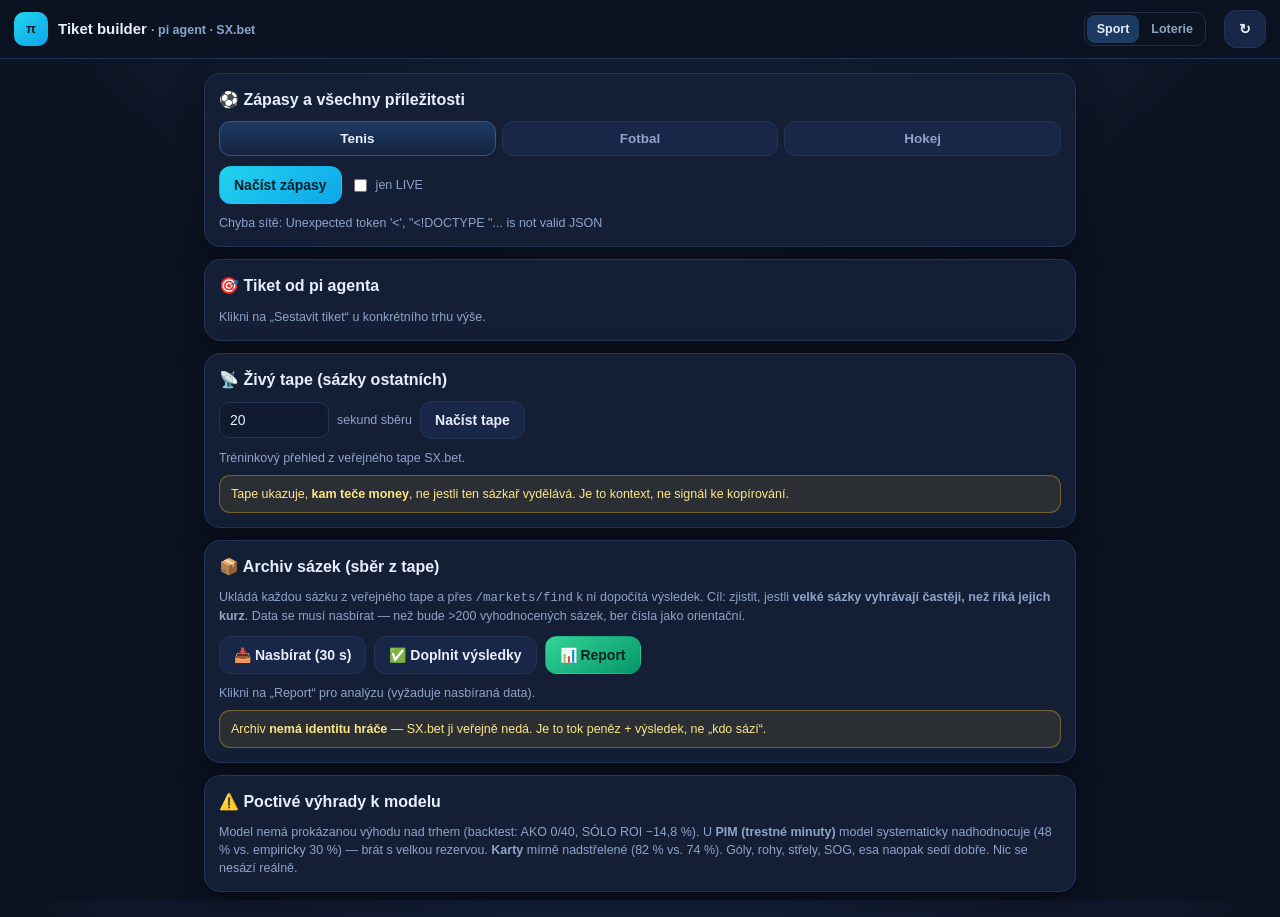
==== commit 57e99ea1: "2026-10-07 19:00:58 git-agent" ====
--- a/web/index.html
+++ b/web/index.html
@@ -51,6 +51,7 @@
 
 /* seznam trhů pod zápasem */
 .markets{padding:0 12px 12px}
+.mbar{display:flex;align-items:center;gap:8px;padding:0 12px 8px;flex-wrap:wrap}
 .mrow{display:flex;align-items:center;gap:8px;padding:8px 0;border-top:1px solid var(--line)}
 .mname{flex:none;width:118px;font-size:12px;color:var(--dim);text-transform:uppercase;letter-spacing:.3px;font-weight:700}
 .mvals{flex:1;display:grid;grid-template-columns:1fr 1fr;gap:8px;min-width:0}
@@ -79,12 +80,14 @@
 .warn{background:rgba(251,191,36,.1);border:1px solid rgba(251,191,36,.35);color:#fde68a;border-radius:11px;padding:9px 11px;font-size:12.5px;margin-top:8px}
 .note{font-size:12px;color:var(--dim2);margin-top:8px}
 .sticky-btns{position:sticky;bottom:0;background:rgba(11,18,32,.9);backdrop-filter:blur(8px);padding:8px 0;display:flex;gap:8px;z-index:5}
+.modesw{display:flex;gap:2px;margin-left:auto;margin-right:8px;background:#0b1220;border:1px solid #243049;border-radius:10px;padding:2px}.modesw a{padding:5px 10px;border-radius:8px;font-size:12.5px;font-weight:700;color:#8fa3c0;text-decoration:none}.modesw a.on{background:#1d3a63;color:#e6edf7}
 </style>
 </head>
 <body>
 <div class="topbar">
   <div class="logo">π</div>
   <div class="title">Tiket builder <span class="dim small">· pi agent · SX.bet</span></div>
+  <nav class="modesw" aria-label="Přepínač sekce"><a href="/" class="on">Sport</a><a href="/loterie/">Loterie</a></nav>
   <button class="btn" id="reload" title="Obnovit">↻</button>
 </div>
 
@@ -225,6 +228,19 @@
   head.appendChild(right);
   c.appendChild(head);
 
+  // lišta: akce nad CELÝM zápasem
+  const bar=el('div','mbar');
+  const bMatch=el('button','btn sm primary','🎯 Celý zápas');
+  bMatch.title='Agent projde všechny trhy tohoto zápasu a navrhne nejlepší výběr';
+  bMatch.onclick=()=>buildTicket(ev, 'match');
+  bar.appendChild(bMatch);
+  const bBB=el('button','btn sm gr','🧩 Bet builder');
+  bBB.title='Jeden kombinovaný tiket z více trhů tohoto zápasu (pozor na korelaci!)';
+  bBB.onclick=()=>buildTicket(ev, 'betbuilder');
+  bar.appendChild(bBB);
+  bar.appendChild(el('span','dim small', (ev.trhy?.length||0)+' trhů'));
+  c.appendChild(bar);
+
   // seznam všech trhů pod zápasem
   const mk=el('div','markets');
   for(const m of ev.trhy) mk.appendChild(marketRow(ev, m));
@@ -256,7 +272,7 @@
     // klikatelný výběr → sestavit tiket na tuhle konkrétní nohu
     o.style.cursor='pointer';
     o.title='Sestavit tiket na tento výběr';
-    o.onclick=()=>buildTicket(ev, m, name, odds, p, side, o);
+    o.onclick=()=>buildTicket(ev, 'match', m, name, odds, p, side, o);
   }
   return o;
 }
@@ -278,24 +294,33 @@
   ib.disabled=false; ib.textContent='⛔ Přerušit agenta';
 }
 
-async function buildTicket(ev, m, pickName, pickOdds, pickP, side, boxEl){
+async function buildTicket(ev, mode, m, pickName, pickOdds, pickP, side, boxEl){
   const box=$('#ticketBox');
+  mode = mode || 'match';
   // vizuální označení vybrané nohy
   document.querySelectorAll('.offer.pick').forEach(x=>x.classList.remove('pick'));
   if(boxEl) boxEl.classList.add('pick');
   setAgentBusy(true);
-  box.innerHTML='<div class="dim small"><span class="spin"></span> pi agent sestavuje tiket (může to trvat až minuty). Můžeš ho kdykoli přerušit tlačítkem níže.</div>';
-
-  const trh = typLabel(m.typ) + lineTxt(m.typ, m.line);
-  const poznamka = `Zaměř se na zápas ${ev.tym1||''} vs ${ev.tym2||''} (${ev.liga||''}, ${ev.live?'LIVE':'pre-match'}). `
-    + `Konkrétní trh: ${trh} (typ ${m.typ}). Vybraná strana: ${pickName} @ ${num(pickOdds,3)} (trh ${pct(pickP)}). `
-    + `Zohledni tento konkrétní výběr jako hlavní nohu tiketu.`;
+  const popis = mode==='betbuilder' ? 'bet builder (kombinace trhů)' : 'tiket';
+  box.innerHTML='<div class="dim small"><span class="spin"></span> pi agent sestavuje '+popis+' (může to trvat až minuty). Můžeš ho kdykoli přerušit tlačítkem níže.</div>';
+
+  const zapas = `${ev.tym1||''} vs ${ev.tym2||''}`;
+  let poznamka = `Zápas: ${zapas} (${ev.liga||''}, ${ev.live?'LIVE':'pre-match'}). `;
+  let trh = mode==='betbuilder' ? 'BET BUILDER' : 'celý zápas';
+  if(m){
+    trh = typLabel(m.typ) + lineTxt(m.typ, m.line);
+    poznamka += `Předvybraný trh: ${trh} (typ ${m.typ}), strana ${pickName} @ ${num(pickOdds,3)} `
+      + `(trh ${pct(pickP)}). Můžeš ho použít jako hlavní nohu, ale zvaž i ostatní trhy. `;
+  }
+  poznamka += `Všechny dostupné trhy tohoto zápasu máš v sekci „KONKRÉTNÍ ZÁPAS A JEHO TRHY“ — `
+    + `použij ty kurzy, nechoď znovu obcházet orderbook.`;
 
   AGENT_ABORT = new AbortController();
   const t0=Date.now();
   try{
     const r=await fetch('/api/tickets',{method:'POST',headers:{'Content-Type':'application/json'},
-      body:JSON.stringify({sport, budget:1000, max_legs:3, poznamka, tape_sekundy:15}),
+      body:JSON.stringify({sport, mod:mode, budget:1000, max_legs:3, poznamka,
+        trhy: ev.trhy||[], tape_sekundy:15}),
       signal:AGENT_ABORT.signal});
     const d=await r.json();
     const secs=((Date.now()-t0)/1000).toFixed(0);
@@ -303,7 +328,7 @@
     const tags=el('div'); tags.style.marginBottom='8px';
     tags.appendChild(el('span','tag', sport));
     tags.appendChild(el('span','tag', trh));
-    tags.appendChild(el('span','tag', pickName+' @ '+num(pickOdds,3)));
+    if(m) tags.appendChild(el('span','tag', pickName+' @ '+num(pickOdds,3)));
     tags.appendChild(el('span','tag', ev.liga||'—'));
     if(ev.live) tags.appendChild(el('span','tag','LIVE'));
     tags.appendChild(el('span','tag', secs+' s'));
@@ -311,6 +336,8 @@
     box.appendChild(tags);
     const pre=el('pre','out', (d.stdout||'') + (d.stderr? '\n--- stderr ---\n'+d.stderr : ''));
     box.appendChild(pre);
+    if(mode==='betbuilder')
+      box.appendChild(el('div','warn','Bet builder kombinuje trhy JEDNOHO zápasu — jsou korelované, takže skutečná šance je NIŽŠÍ než součin kurzů.'));
     if(d.interrupted) box.appendChild(el('div','warn','Agenta jsi přerušil — výstup výše je jen to, co stihl do přerušení.'));
     else if(!d.ok) box.appendChild(el('div','warn','Agent skončil s chybou (rc='+d.rc+').'));
   }catch(e){
